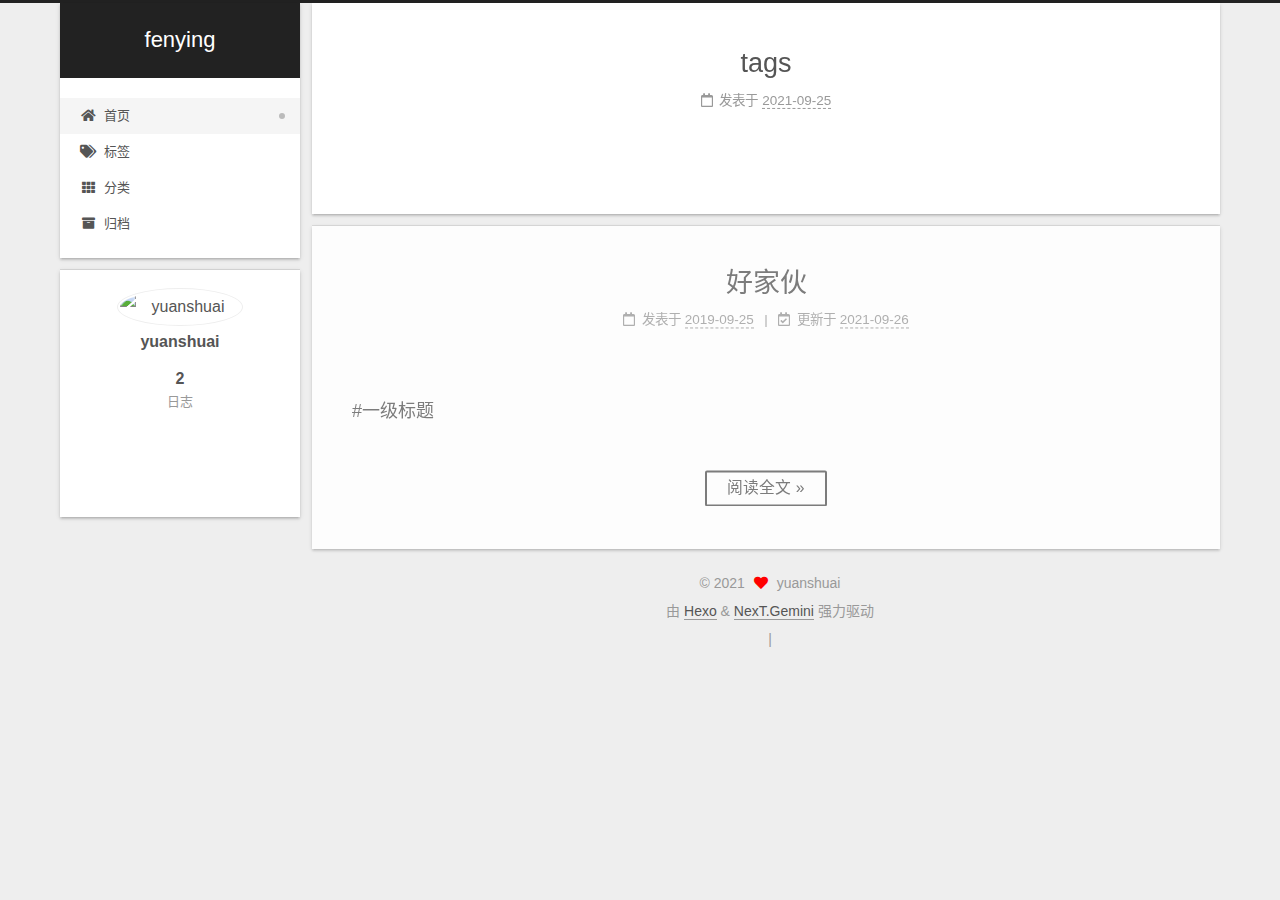
==== index.html @ 1e7aecbc "Site updated: 2021-09-26 10:17:41" ====
<!DOCTYPE html>
<html lang="zh-CN">
<head>
  <meta charset="UTF-8">
<meta name="viewport" content="width=device-width, initial-scale=1, maximum-scale=2">
<meta name="theme-color" content="#222">
<meta name="generator" content="Hexo 5.4.0">
  <link rel="apple-touch-icon" sizes="180x180" href="/images/apple-touch-icon-next.png">
  <link rel="icon" type="image/png" sizes="32x32" href="/images/favicon-32x32-next.png">
  <link rel="icon" type="image/png" sizes="16x16" href="/images/favicon-16x16-next.png">
  <link rel="mask-icon" href="/images/logo.svg" color="#222">

<link rel="stylesheet" href="/css/main.css">


<link rel="stylesheet" href="/lib/font-awesome/css/all.min.css">

<script id="hexo-configurations">
    var NexT = window.NexT || {};
    var CONFIG = {"hostname":"example.com","root":"/","scheme":"Gemini","version":"7.8.0","exturl":false,"sidebar":{"position":"left","display":"post","padding":18,"offset":12,"onmobile":false},"copycode":{"enable":false,"show_result":false,"style":null},"back2top":{"enable":true,"sidebar":false,"scrollpercent":false},"bookmark":{"enable":false,"color":"#222","save":"auto"},"fancybox":false,"mediumzoom":false,"lazyload":false,"pangu":false,"comments":{"style":"tabs","active":null,"storage":true,"lazyload":false,"nav":null},"algolia":{"hits":{"per_page":10},"labels":{"input_placeholder":"Search for Posts","hits_empty":"We didn't find any results for the search: ${query}","hits_stats":"${hits} results found in ${time} ms"}},"localsearch":{"enable":false,"trigger":"auto","top_n_per_article":1,"unescape":false,"preload":false},"motion":{"enable":true,"async":true,"transition":{"post_block":"fadeIn","post_header":"slideDownIn","post_body":"slideDownIn","coll_header":"slideLeftIn","sidebar":"slideUpIn"}}};
  </script>

  <meta property="og:type" content="website">
<meta property="og:title" content="fenying">
<meta property="og:url" content="http://example.com/index.html">
<meta property="og:site_name" content="fenying">
<meta property="og:locale" content="zh_CN">
<meta property="article:author" content="yuanshuai">
<meta name="twitter:card" content="summary">

<link rel="canonical" href="http://example.com/">


<script id="page-configurations">
  // https://hexo.io/docs/variables.html
  CONFIG.page = {
    sidebar: "",
    isHome : true,
    isPost : false,
    lang   : 'zh-CN'
  };
</script>

  <title>fenying</title>
  






  <noscript>
  <style>
  .use-motion .brand,
  .use-motion .menu-item,
  .sidebar-inner,
  .use-motion .post-block,
  .use-motion .pagination,
  .use-motion .comments,
  .use-motion .post-header,
  .use-motion .post-body,
  .use-motion .collection-header { opacity: initial; }

  .use-motion .site-title,
  .use-motion .site-subtitle {
    opacity: initial;
    top: initial;
  }

  .use-motion .logo-line-before i { left: initial; }
  .use-motion .logo-line-after i { right: initial; }
  </style>
</noscript>

</head>

<body itemscope itemtype="http://schema.org/WebPage">
  <div class="container use-motion">
    <div class="headband"></div>

    <header class="header" itemscope itemtype="http://schema.org/WPHeader">
      <div class="header-inner"><div class="site-brand-container">
  <div class="site-nav-toggle">
    <div class="toggle" aria-label="切换导航栏">
      <span class="toggle-line toggle-line-first"></span>
      <span class="toggle-line toggle-line-middle"></span>
      <span class="toggle-line toggle-line-last"></span>
    </div>
  </div>

  <div class="site-meta">

    <a href="/" class="brand" rel="start">
      <span class="logo-line-before"><i></i></span>
      <h1 class="site-title">fenying</h1>
      <span class="logo-line-after"><i></i></span>
    </a>
  </div>

  <div class="site-nav-right">
    <div class="toggle popup-trigger">
    </div>
  </div>
</div>




<nav class="site-nav">
  <ul id="menu" class="main-menu menu">
        <li class="menu-item menu-item-home">

    <a href="/" rel="section"><i class="fa fa-home fa-fw"></i>首页</a>

  </li>
        <li class="menu-item menu-item-tags">

    <a href="/tags/" rel="section"><i class="fa fa-tags fa-fw"></i>标签</a>

  </li>
        <li class="menu-item menu-item-categories">

    <a href="/categories/" rel="section"><i class="fa fa-th fa-fw"></i>分类</a>

  </li>
        <li class="menu-item menu-item-archives">

    <a href="/archives/" rel="section"><i class="fa fa-archive fa-fw"></i>归档</a>

  </li>
  </ul>
</nav>




</div>
    </header>

    
  <div class="back-to-top">
    <i class="fa fa-arrow-up"></i>
    <span>0%</span>
  </div>


    <main class="main">
      <div class="main-inner">
        <div class="content-wrap">
          

          <div class="content index posts-expand">
            
      
  
  
  <article itemscope itemtype="http://schema.org/Article" class="post-block" lang="zh-CN">
    <link itemprop="mainEntityOfPage" href="http://example.com/2021/09/25/tags/">

    <span hidden itemprop="author" itemscope itemtype="http://schema.org/Person">
      <meta itemprop="image" content="https://jeshoots.com/wp-content/uploads/2020/11/IMG_4641-1024x683.jpg">
      <meta itemprop="name" content="yuanshuai">
      <meta itemprop="description" content="">
    </span>

    <span hidden itemprop="publisher" itemscope itemtype="http://schema.org/Organization">
      <meta itemprop="name" content="fenying">
    </span>
      <header class="post-header">
        <h2 class="post-title" itemprop="name headline">
          
            <a href="/2021/09/25/tags/" class="post-title-link" itemprop="url">tags</a>
        </h2>

        <div class="post-meta">
            <span class="post-meta-item">
              <span class="post-meta-item-icon">
                <i class="far fa-calendar"></i>
              </span>
              <span class="post-meta-item-text">发表于</span>

              <time title="创建时间：2021-09-25 21:01:33" itemprop="dateCreated datePublished" datetime="2021-09-25T21:01:33+08:00">2021-09-25</time>
            </span>

          

        </div>
      </header>

    
    
    
    <div class="post-body" itemprop="articleBody">

      
          
      
    </div>

    
    
    
      <footer class="post-footer">
        <div class="post-eof"></div>
      </footer>
  </article>
  
  
  

      
  
  
  <article itemscope itemtype="http://schema.org/Article" class="post-block" lang="zh-CN">
    <link itemprop="mainEntityOfPage" href="http://example.com/2019/09/25/%E5%A5%BD%E5%AE%B6%E4%BC%99/">

    <span hidden itemprop="author" itemscope itemtype="http://schema.org/Person">
      <meta itemprop="image" content="https://jeshoots.com/wp-content/uploads/2020/11/IMG_4641-1024x683.jpg">
      <meta itemprop="name" content="yuanshuai">
      <meta itemprop="description" content="">
    </span>

    <span hidden itemprop="publisher" itemscope itemtype="http://schema.org/Organization">
      <meta itemprop="name" content="fenying">
    </span>
      <header class="post-header">
        <h2 class="post-title" itemprop="name headline">
          
            <a href="/2019/09/25/%E5%A5%BD%E5%AE%B6%E4%BC%99/" class="post-title-link" itemprop="url">好家伙</a>
        </h2>

        <div class="post-meta">
            <span class="post-meta-item">
              <span class="post-meta-item-icon">
                <i class="far fa-calendar"></i>
              </span>
              <span class="post-meta-item-text">发表于</span>

              <time title="创建时间：2019-09-25 21:54:56" itemprop="dateCreated datePublished" datetime="2019-09-25T21:54:56+08:00">2019-09-25</time>
            </span>
              <span class="post-meta-item">
                <span class="post-meta-item-icon">
                  <i class="far fa-calendar-check"></i>
                </span>
                <span class="post-meta-item-text">更新于</span>
                <time title="修改时间：2021-09-26 09:16:20" itemprop="dateModified" datetime="2021-09-26T09:16:20+08:00">2021-09-26</time>
              </span>

          

        </div>
      </header>

    
    
    
    <div class="post-body" itemprop="articleBody">

      
          <p>#一级标题</p>
          <!--noindex-->
            <div class="post-button">
              <a class="btn" href="/2019/09/25/%E5%A5%BD%E5%AE%B6%E4%BC%99/#more" rel="contents">
                阅读全文 &raquo;
              </a>
            </div>
          <!--/noindex-->
        
      
    </div>

    
    
    
      <footer class="post-footer">
        <div class="post-eof"></div>
      </footer>
  </article>
  
  
  


  



          </div>
          

<script>
  window.addEventListener('tabs:register', () => {
    let { activeClass } = CONFIG.comments;
    if (CONFIG.comments.storage) {
      activeClass = localStorage.getItem('comments_active') || activeClass;
    }
    if (activeClass) {
      let activeTab = document.querySelector(`a[href="#comment-${activeClass}"]`);
      if (activeTab) {
        activeTab.click();
      }
    }
  });
  if (CONFIG.comments.storage) {
    window.addEventListener('tabs:click', event => {
      if (!event.target.matches('.tabs-comment .tab-content .tab-pane')) return;
      let commentClass = event.target.classList[1];
      localStorage.setItem('comments_active', commentClass);
    });
  }
</script>

        </div>
          
  
  <div class="toggle sidebar-toggle">
    <span class="toggle-line toggle-line-first"></span>
    <span class="toggle-line toggle-line-middle"></span>
    <span class="toggle-line toggle-line-last"></span>
  </div>

  <aside class="sidebar">
    <div class="sidebar-inner">

      <ul class="sidebar-nav motion-element">
        <li class="sidebar-nav-toc">
          文章目录
        </li>
        <li class="sidebar-nav-overview">
          站点概览
        </li>
      </ul>

      <!--noindex-->
      <div class="post-toc-wrap sidebar-panel">
      </div>
      <!--/noindex-->

      <div class="site-overview-wrap sidebar-panel">
        <div class="site-author motion-element" itemprop="author" itemscope itemtype="http://schema.org/Person">
    <img class="site-author-image" itemprop="image" alt="yuanshuai"
      src="https://jeshoots.com/wp-content/uploads/2020/11/IMG_4641-1024x683.jpg">
  <p class="site-author-name" itemprop="name">yuanshuai</p>
  <div class="site-description" itemprop="description"></div>
</div>
<div class="site-state-wrap motion-element">
  <nav class="site-state">
      <div class="site-state-item site-state-posts">
          <a href="/archives/">
        
          <span class="site-state-item-count">2</span>
          <span class="site-state-item-name">日志</span>
        </a>
      </div>
  </nav>
</div>



      </div>
<iframe frameborder="no" border="0" marginwidth="0" marginheight="0" width=330 height=86 src="//music.163.com/outchain/player?type=2&id=1880886636&auto=1&height=66"></iframe>
    </div>
  </aside>
  <div id="sidebar-dimmer"></div>


      </div>
    </main>

    <footer class="footer">
      <div class="footer-inner">
        

        

<div class="copyright">
  
  &copy; 
  <span itemprop="copyrightYear">2021</span>
  <span class="with-love">
    <i class="fa fa-heart"></i>
  </span>
  <span class="author" itemprop="copyrightHolder">yuanshuai</span>
</div>
  <div class="powered-by">由 <a href="https://hexo.io/" class="theme-link" rel="noopener" target="_blank">Hexo</a> & <a href="https://theme-next.org/" class="theme-link" rel="noopener" target="_blank">NexT.Gemini</a> 强力驱动
  </div>

        
<div class="busuanzi-count">
  <script async src="https://busuanzi.ibruce.info/busuanzi/2.3/busuanzi.pure.mini.js"></script>
    <span class="post-meta-item" id="busuanzi_container_site_uv" style="display: none;">
      <span class="post-meta-item-icon">
        <i class="user"></i>
      </span>
      <span class="site-uv" title="总访客量">
        <span id="busuanzi_value_site_uv"></span>
      </span>
    </span>
    <span class="post-meta-divider">|</span>
    <span class="post-meta-item" id="busuanzi_container_site_pv" style="display: none;">
      <span class="post-meta-item-icon">
        <i class="eye"></i>
      </span>
      <span class="site-pv" title="总访问量">
        <span id="busuanzi_value_site_pv"></span>
      </span>
    </span>
</div>








      </div>
    </footer>
  </div>

  
  <script src="/lib/anime.min.js"></script>
  <script src="/lib/velocity/velocity.min.js"></script>
  <script src="/lib/velocity/velocity.ui.min.js"></script>

<script src="/js/utils.js"></script>

<script src="/js/motion.js"></script>


<script src="/js/schemes/pisces.js"></script>


<script src="/js/next-boot.js"></script>


  <script defer src="/lib/three/three.min.js"></script>


  















  

  

  <!-- 引入jQuery -->
<script type="text/javascript" src="//libs.baidu.com/jquery/1.8.3/jquery.min.js"></script>
  <!-- 页面点击小红心 -->
<script type="text/javascript" src="/js/clicklove.js"></script>
<!-- 雪花特效2 -->
<script type="text/javascript" src="/js/snow2.js"></script>
</body>
</html>
---- css/main.css ----
:root {
  --body-bg-color: #eee;
  --content-bg-color: #fff;
  --card-bg-color: #f5f5f5;
  --text-color: #555;
  --blockquote-color: #666;
  --link-color: #555;
  --link-hover-color: #222;
  --brand-color: #fff;
  --brand-hover-color: #fff;
  --table-row-odd-bg-color: #f9f9f9;
  --table-row-hover-bg-color: #f5f5f5;
  --menu-item-bg-color: #f5f5f5;
  --btn-default-bg: #fff;
  --btn-default-color: #555;
  --btn-default-border-color: #555;
  --btn-default-hover-bg: #222;
  --btn-default-hover-color: #fff;
  --btn-default-hover-border-color: #222;
}
html {
  line-height: 1.15; /* 1 */
  -webkit-text-size-adjust: 100%; /* 2 */
}
body {
  margin: 0;
}
main {
  display: block;
}
h1 {
  font-size: 2em;
  margin: 0.67em 0;
}
hr {
  box-sizing: content-box; /* 1 */
  height: 0; /* 1 */
  overflow: visible; /* 2 */
}
pre {
  font-family: monospace, monospace; /* 1 */
  font-size: 1em; /* 2 */
}
a {
  background: transparent;
}
abbr[title] {
  border-bottom: none; /* 1 */
  text-decoration: underline; /* 2 */
  text-decoration: underline dotted; /* 2 */
}
b,
strong {
  font-weight: bolder;
}
code,
kbd,
samp {
  font-family: monospace, monospace; /* 1 */
  font-size: 1em; /* 2 */
}
small {
  font-size: 80%;
}
sub,
sup {
  font-size: 75%;
  line-height: 0;
  position: relative;
  vertical-align: baseline;
}
sub {
  bottom: -0.25em;
}
sup {
  top: -0.5em;
}
img {
  border-style: none;
}
button,
input,
optgroup,
select,
textarea {
  font-family: inherit; /* 1 */
  font-size: 100%; /* 1 */
  line-height: 1.15; /* 1 */
  margin: 0; /* 2 */
}
button,
input {
/* 1 */
  overflow: visible;
}
button,
select {
/* 1 */
  text-transform: none;
}
button,
[type='button'],
[type='reset'],
[type='submit'] {
  -webkit-appearance: button;
}
button::-moz-focus-inner,
[type='button']::-moz-focus-inner,
[type='reset']::-moz-focus-inner,
[type='submit']::-moz-focus-inner {
  border-style: none;
  padding: 0;
}
button:-moz-focusring,
[type='button']:-moz-focusring,
[type='reset']:-moz-focusring,
[type='submit']:-moz-focusring {
  outline: 1px dotted ButtonText;
}
fieldset {
  padding: 0.35em 0.75em 0.625em;
}
legend {
  box-sizing: border-box; /* 1 */
  color: inherit; /* 2 */
  display: table; /* 1 */
  max-width: 100%; /* 1 */
  padding: 0; /* 3 */
  white-space: normal; /* 1 */
}
progress {
  vertical-align: baseline;
}
textarea {
  overflow: auto;
}
[type='checkbox'],
[type='radio'] {
  box-sizing: border-box; /* 1 */
  padding: 0; /* 2 */
}
[type='number']::-webkit-inner-spin-button,
[type='number']::-webkit-outer-spin-button {
  height: auto;
}
[type='search'] {
  outline-offset: -2px; /* 2 */
  -webkit-appearance: textfield; /* 1 */
}
[type='search']::-webkit-search-decoration {
  -webkit-appearance: none;
}
::-webkit-file-upload-button {
  font: inherit; /* 2 */
  -webkit-appearance: button; /* 1 */
}
details {
  display: block;
}
summary {
  display: list-item;
}
template {
  display: none;
}
[hidden] {
  display: none;
}
::selection {
  background: #262a30;
  color: #eee;
}
html,
body {
  height: 100%;
}
body {
  background: var(--body-bg-color);
  color: var(--text-color);
  font-family: 'Lato', "PingFang SC", "Microsoft YaHei", sans-serif;
  font-size: 1em;
  line-height: 2;
}
@media (max-width: 991px) {
  body {
    padding-left: 0 !important;
    padding-right: 0 !important;
  }
}
h1,
h2,
h3,
h4,
h5,
h6 {
  font-family: 'Lato', "PingFang SC", "Microsoft YaHei", sans-serif;
  font-weight: bold;
  line-height: 1.5;
  margin: 20px 0 15px;
}
h1 {
  font-size: 1.5em;
}
h2 {
  font-size: 1.375em;
}
h3 {
  font-size: 1.25em;
}
h4 {
  font-size: 1.125em;
}
h5 {
  font-size: 1em;
}
h6 {
  font-size: 0.875em;
}
p {
  margin: 0 0 20px 0;
}
a,
span.exturl {
  border-bottom: 1px solid #999;
  color: var(--link-color);
  outline: 0;
  text-decoration: none;
  overflow-wrap: break-word;
  word-wrap: break-word;
  cursor: pointer;
}
a:hover,
span.exturl:hover {
  border-bottom-color: var(--link-hover-color);
  color: var(--link-hover-color);
}
iframe,
img,
video {
  display: block;
  margin-left: auto;
  margin-right: auto;
  max-width: 100%;
}
hr {
  background-image: repeating-linear-gradient(-45deg, #ddd, #ddd 4px, transparent 4px, transparent 8px);
  border: 0;
  height: 3px;
  margin: 40px 0;
}
blockquote {
  border-left: 4px solid #ddd;
  color: var(--blockquote-color);
  margin: 0;
  padding: 0 15px;
}
blockquote cite::before {
  content: '-';
  padding: 0 5px;
}
dt {
  font-weight: bold;
}
dd {
  margin: 0;
  padding: 0;
}
kbd {
  background-color: #f5f5f5;
  background-image: linear-gradient(#eee, #fff, #eee);
  border: 1px solid #ccc;
  border-radius: 0.2em;
  box-shadow: 0.1em 0.1em 0.2em rgba(0,0,0,0.1);
  color: #555;
  font-family: inherit;
  padding: 0.1em 0.3em;
  white-space: nowrap;
}
.table-container {
  overflow: auto;
}
table {
  border-collapse: collapse;
  border-spacing: 0;
  font-size: 0.875em;
  margin: 0 0 20px 0;
  width: 100%;
}
tbody tr:nth-of-type(odd) {
  background: var(--table-row-odd-bg-color);
}
tbody tr:hover {
  background: var(--table-row-hover-bg-color);
}
caption,
th,
td {
  font-weight: normal;
  padding: 8px;
  vertical-align: middle;
}
th,
td {
  border: 1px solid #ddd;
  border-bottom: 3px solid #ddd;
}
th {
  font-weight: 700;
  padding-bottom: 10px;
}
td {
  border-bottom-width: 1px;
}
.btn {
  background: var(--btn-default-bg);
  border: 2px solid var(--btn-default-border-color);
  border-radius: 2px;
  color: var(--btn-default-color);
  display: inline-block;
  font-size: 0.875em;
  line-height: 2;
  padding: 0 20px;
  text-decoration: none;
  transition-property: background-color;
  transition-delay: 0s;
  transition-duration: 0.2s;
  transition-timing-function: ease-in-out;
}
.btn:hover {
  background: var(--btn-default-hover-bg);
  border-color: var(--btn-default-hover-border-color);
  color: var(--btn-default-hover-color);
}
.btn + .btn {
  margin: 0 0 8px 8px;
}
.btn .fa-fw {
  text-align: left;
  width: 1.285714285714286em;
}
.toggle {
  line-height: 0;
}
.toggle .toggle-line {
  background: #fff;
  display: inline-block;
  height: 2px;
  left: 0;
  position: relative;
  top: 0;
  transition: all 0.4s;
  vertical-align: top;
  width: 100%;
}
.toggle .toggle-line:not(:first-child) {
  margin-top: 3px;
}
.toggle.toggle-arrow .toggle-line-first {
  left: 50%;
  top: 2px;
  transform: rotate(45deg);
  width: 50%;
}
.toggle.toggle-arrow .toggle-line-middle {
  left: 2px;
  width: 90%;
}
.toggle.toggle-arrow .toggle-line-last {
  left: 50%;
  top: -2px;
  transform: rotate(-45deg);
  width: 50%;
}
.toggle.toggle-close .toggle-line-first {
  transform: rotate(-45deg);
  top: 5px;
}
.toggle.toggle-close .toggle-line-middle {
  opacity: 0;
}
.toggle.toggle-close .toggle-line-last {
  transform: rotate(45deg);
  top: -5px;
}
.highlight,
pre {
  background: #f7f7f7;
  color: #4d4d4c;
  line-height: 1.6;
  margin: 0 auto 20px;
}
pre,
code {
  font-family: consolas, Menlo, monospace, "PingFang SC", "Microsoft YaHei";
}
code {
  background: #eee;
  border-radius: 3px;
  color: #555;
  padding: 2px 4px;
  overflow-wrap: break-word;
  word-wrap: break-word;
}
.highlight *::selection {
  background: #d6d6d6;
}
.highlight pre {
  border: 0;
  margin: 0;
  padding: 10px 0;
}
.highlight table {
  border: 0;
  margin: 0;
  width: auto;
}
.highlight td {
  border: 0;
  padding: 0;
}
.highlight figcaption {
  background: #eff2f3;
  color: #4d4d4c;
  display: flex;
  font-size: 0.875em;
  justify-content: space-between;
  line-height: 1.2;
  padding: 0.5em;
}
.highlight figcaption a {
  color: #4d4d4c;
}
.highlight figcaption a:hover {
  border-bottom-color: #4d4d4c;
}
.highlight .gutter {
  -moz-user-select: none;
  -ms-user-select: none;
  -webkit-user-select: none;
  user-select: none;
}
.highlight .gutter pre {
  background: #eff2f3;
  color: #869194;
  padding-left: 10px;
  padding-right: 10px;
  text-align: right;
}
.highlight .code pre {
  background: #f7f7f7;
  padding-left: 10px;
  width: 100%;
}
.gist table {
  width: auto;
}
.gist table td {
  border: 0;
}
pre {
  overflow: auto;
  padding: 10px;
}
pre code {
  background: none;
  color: #4d4d4c;
  font-size: 0.875em;
  padding: 0;
  text-shadow: none;
}
pre .deletion {
  background: #fdd;
}
pre .addition {
  background: #dfd;
}
pre .meta {
  color: #eab700;
  -moz-user-select: none;
  -ms-user-select: none;
  -webkit-user-select: none;
  user-select: none;
}
pre .comment {
  color: #8e908c;
}
pre .variable,
pre .attribute,
pre .tag,
pre .name,
pre .regexp,
pre .ruby .constant,
pre .xml .tag .title,
pre .xml .pi,
pre .xml .doctype,
pre .html .doctype,
pre .css .id,
pre .css .class,
pre .css .pseudo {
  color: #c82829;
}
pre .number,
pre .preprocessor,
pre .built_in,
pre .builtin-name,
pre .literal,
pre .params,
pre .constant,
pre .command {
  color: #f5871f;
}
pre .ruby .class .title,
pre .css .rules .attribute,
pre .string,
pre .symbol,
pre .value,
pre .inheritance,
pre .header,
pre .ruby .symbol,
pre .xml .cdata,
pre .special,
pre .formula {
  color: #718c00;
}
pre .title,
pre .css .hexcolor {
  color: #3e999f;
}
pre .function,
pre .python .decorator,
pre .python .title,
pre .ruby .function .title,
pre .ruby .title .keyword,
pre .perl .sub,
pre .javascript .title,
pre .coffeescript .title {
  color: #4271ae;
}
pre .keyword,
pre .javascript .function {
  color: #8959a8;
}
.blockquote-center {
  border-left: none;
  margin: 40px 0;
  padding: 0;
  position: relative;
  text-align: center;
}
.blockquote-center .fa {
  display: block;
  opacity: 0.6;
  position: absolute;
  width: 100%;
}
.blockquote-center .fa-quote-left {
  border-top: 1px solid #ccc;
  text-align: left;
  top: -20px;
}
.blockquote-center .fa-quote-right {
  border-bottom: 1px solid #ccc;
  text-align: right;
  bottom: -20px;
}
.blockquote-center p,
.blockquote-center div {
  text-align: center;
}
.post-body .group-picture img {
  margin: 0 auto;
  padding: 0 3px;
}
.group-picture-row {
  margin-bottom: 6px;
  overflow: hidden;
}
.group-picture-column {
  float: left;
  margin-bottom: 10px;
}
.post-body .label {
  color: #555;
  display: inline;
  padding: 0 2px;
}
.post-body .label.default {
  background: #f0f0f0;
}
.post-body .label.primary {
  background: #efe6f7;
}
.post-body .label.info {
  background: #e5f2f8;
}
.post-body .label.success {
  background: #e7f4e9;
}
.post-body .label.warning {
  background: #fcf6e1;
}
.post-body .label.danger {
  background: #fae8eb;
}
.post-body .tabs {
  margin-bottom: 20px;
}
.post-body .tabs,
.tabs-comment {
  display: block;
  padding-top: 10px;
  position: relative;
}
.post-body .tabs ul.nav-tabs,
.tabs-comment ul.nav-tabs {
  display: flex;
  flex-wrap: wrap;
  margin: 0;
  margin-bottom: -1px;
  padding: 0;
}
@media (max-width: 413px) {
  .post-body .tabs ul.nav-tabs,
  .tabs-comment ul.nav-tabs {
    display: block;
    margin-bottom: 5px;
  }
}
.post-body .tabs ul.nav-tabs li.tab,
.tabs-comment ul.nav-tabs li.tab {
  border-bottom: 1px solid #ddd;
  border-left: 1px solid transparent;
  border-right: 1px solid transparent;
  border-top: 3px solid transparent;
  flex-grow: 1;
  list-style-type: none;
  border-radius: 0 0 0 0;
}
@media (max-width: 413px) {
  .post-body .tabs ul.nav-tabs li.tab,
  .tabs-comment ul.nav-tabs li.tab {
    border-bottom: 1px solid transparent;
    border-left: 3px solid transparent;
    border-right: 1px solid transparent;
    border-top: 1px solid transparent;
  }
}
@media (max-width: 413px) {
  .post-body .tabs ul.nav-tabs li.tab,
  .tabs-comment ul.nav-tabs li.tab {
    border-radius: 0;
  }
}
.post-body .tabs ul.nav-tabs li.tab a,
.tabs-comment ul.nav-tabs li.tab a {
  border-bottom: initial;
  display: block;
  line-height: 1.8;
  outline: 0;
  padding: 0.25em 0.75em;
  text-align: center;
  transition-delay: 0s;
  transition-duration: 0.2s;
  transition-timing-function: ease-out;
}
.post-body .tabs ul.nav-tabs li.tab a i,
.tabs-comment ul.nav-tabs li.tab a i {
  width: 1.285714285714286em;
}
.post-body .tabs ul.nav-tabs li.tab.active,
.tabs-comment ul.nav-tabs li.tab.active {
  border-bottom: 1px solid transparent;
  border-left: 1px solid #ddd;
  border-right: 1px solid #ddd;
  border-top: 3px solid #fc6423;
}
@media (max-width: 413px) {
  .post-body .tabs ul.nav-tabs li.tab.active,
  .tabs-comment ul.nav-tabs li.tab.active {
    border-bottom: 1px solid #ddd;
    border-left: 3px solid #fc6423;
    border-right: 1px solid #ddd;
    border-top: 1px solid #ddd;
  }
}
.post-body .tabs ul.nav-tabs li.tab.active a,
.tabs-comment ul.nav-tabs li.tab.active a {
  color: var(--link-color);
  cursor: default;
}
.post-body .tabs .tab-content .tab-pane,
.tabs-comment .tab-content .tab-pane {
  border: 1px solid #ddd;
  border-top: 0;
  padding: 20px 20px 0 20px;
  border-radius: 0;
}
.post-body .tabs .tab-content .tab-pane:not(.active),
.tabs-comment .tab-content .tab-pane:not(.active) {
  display: none;
}
.post-body .tabs .tab-content .tab-pane.active,
.tabs-comment .tab-content .tab-pane.active {
  display: block;
}
.post-body .tabs .tab-content .tab-pane.active:nth-of-type(1),
.tabs-comment .tab-content .tab-pane.active:nth-of-type(1) {
  border-radius: 0 0 0 0;
}
@media (max-width: 413px) {
  .post-body .tabs .tab-content .tab-pane.active:nth-of-type(1),
  .tabs-comment .tab-content .tab-pane.active:nth-of-type(1) {
    border-radius: 0;
  }
}
.post-body .note {
  border-radius: 3px;
  margin-bottom: 20px;
  padding: 1em;
  position: relative;
  border: 1px solid #eee;
  border-left-width: 5px;
}
.post-body .note h2,
.post-body .note h3,
.post-body .note h4,
.post-body .note h5,
.post-body .note h6 {
  margin-top: 0;
  border-bottom: initial;
  margin-bottom: 0;
  padding-top: 0;
}
.post-body .note p:first-child,
.post-body .note ul:first-child,
.post-body .note ol:first-child,
.post-body .note table:first-child,
.post-body .note pre:first-child,
.post-body .note blockquote:first-child,
.post-body .note img:first-child {
  margin-top: 0;
}
.post-body .note p:last-child,
.post-body .note ul:last-child,
.post-body .note ol:last-child,
.post-body .note table:last-child,
.post-body .note pre:last-child,
.post-body .note blockquote:last-child,
.post-body .note img:last-child {
  margin-bottom: 0;
}
.post-body .note.default {
  border-left-color: #777;
}
.post-body .note.default h2,
.post-body .note.default h3,
.post-body .note.default h4,
.post-body .note.default h5,
.post-body .note.default h6 {
  color: #777;
}
.post-body .note.primary {
  border-left-color: #6f42c1;
}
.post-body .note.primary h2,
.post-body .note.primary h3,
.post-body .note.primary h4,
.post-body .note.primary h5,
.post-body .note.primary h6 {
  color: #6f42c1;
}
.post-body .note.info {
  border-left-color: #428bca;
}
.post-body .note.info h2,
.post-body .note.info h3,
.post-body .note.info h4,
.post-body .note.info h5,
.post-body .note.info h6 {
  color: #428bca;
}
.post-body .note.success {
  border-left-color: #5cb85c;
}
.post-body .note.success h2,
.post-body .note.success h3,
.post-body .note.success h4,
.post-body .note.success h5,
.post-body .note.success h6 {
  color: #5cb85c;
}
.post-body .note.warning {
  border-left-color: #f0ad4e;
}
.post-body .note.warning h2,
.post-body .note.warning h3,
.post-body .note.warning h4,
.post-body .note.warning h5,
.post-body .note.warning h6 {
  color: #f0ad4e;
}
.post-body .note.danger {
  border-left-color: #d9534f;
}
.post-body .note.danger h2,
.post-body .note.danger h3,
.post-body .note.danger h4,
.post-body .note.danger h5,
.post-body .note.danger h6 {
  color: #d9534f;
}
.pagination .prev,
.pagination .next,
.pagination .page-number,
.pagination .space {
  display: inline-block;
  margin: 0 10px;
  padding: 0 11px;
  position: relative;
  top: -1px;
}
@media (max-width: 767px) {
  .pagination .prev,
  .pagination .next,
  .pagination .page-number,
  .pagination .space {
    margin: 0 5px;
  }
}
.pagination {
  border-top: 1px solid #eee;
  margin: 120px 0 0;
  text-align: center;
}
.pagination .prev,
.pagination .next,
.pagination .page-number {
  border-bottom: 0;
  border-top: 1px solid #eee;
  transition-property: border-color;
  transition-delay: 0s;
  transition-duration: 0.2s;
  transition-timing-function: ease-in-out;
}
.pagination .prev:hover,
.pagination .next:hover,
.pagination .page-number:hover {
  border-top-color: #222;
}
.pagination .space {
  margin: 0;
  padding: 0;
}
.pagination .prev {
  margin-left: 0;
}
.pagination .next {
  margin-right: 0;
}
.pagination .page-number.current {
  background: #ccc;
  border-top-color: #ccc;
  color: #fff;
}
@media (max-width: 767px) {
  .pagination {
    border-top: none;
  }
  .pagination .prev,
  .pagination .next,
  .pagination .page-number {
    border-bottom: 1px solid #eee;
    border-top: 0;
    margin-bottom: 10px;
    padding: 0 10px;
  }
  .pagination .prev:hover,
  .pagination .next:hover,
  .pagination .page-number:hover {
    border-bottom-color: #222;
  }
}
.comments {
  margin-top: 60px;
  overflow: hidden;
}
.comment-button-group {
  display: flex;
  flex-wrap: wrap-reverse;
  justify-content: center;
  margin: 1em 0;
}
.comment-button-group .comment-button {
  margin: 0.1em 0.2em;
}
.comment-button-group .comment-button.active {
  background: var(--btn-default-hover-bg);
  border-color: var(--btn-default-hover-border-color);
  color: var(--btn-default-hover-color);
}
.comment-position {
  display: none;
}
.comment-position.active {
  display: block;
}
.tabs-comment {
  background: var(--content-bg-color);
  margin-top: 4em;
  padding-top: 0;
}
.tabs-comment .comments {
  border: 0;
  box-shadow: none;
  margin-top: 0;
  padding-top: 0;
}
.container {
  min-height: 100%;
  position: relative;
}
.main-inner {
  margin: 0 auto;
  width: calc(100% - 20px);
}
@media (min-width: 1200px) {
  .main-inner {
    width: 1160px;
  }
}
@media (min-width: 1600px) {
  .main-inner {
    width: 73%;
  }
}
@media (max-width: 767px) {
  .content-wrap {
    padding: 0 20px;
  }
}
.header {
  background: transparent;
}
.header-inner {
  margin: 0 auto;
  width: calc(100% - 20px);
}
@media (min-width: 1200px) {
  .header-inner {
    width: 1160px;
  }
}
@media (min-width: 1600px) {
  .header-inner {
    width: 73%;
  }
}
.site-brand-container {
  display: flex;
  flex-shrink: 0;
  padding: 0 10px;
}
.headband {
  background: #222;
  height: 3px;
}
.site-meta {
  flex-grow: 1;
  text-align: center;
}
@media (max-width: 767px) {
  .site-meta {
    text-align: center;
  }
}
.brand {
  border-bottom: none;
  color: var(--brand-color);
  display: inline-block;
  line-height: 1.375em;
  padding: 0 40px;
  position: relative;
}
.brand:hover {
  color: var(--brand-hover-color);
}
.site-title {
  font-family: 'Lato', "PingFang SC", "Microsoft YaHei", sans-serif;
  font-size: 1.375em;
  font-weight: normal;
  margin: 0;
}
.site-subtitle {
  color: #ddd;
  font-size: 0.8125em;
  margin: 10px 0;
}
.use-motion .brand {
  opacity: 0;
}
.use-motion .site-title,
.use-motion .site-subtitle,
.use-motion .custom-logo-image {
  opacity: 0;
  position: relative;
  top: -10px;
}
.site-nav-toggle,
.site-nav-right {
  display: none;
}
@media (max-width: 767px) {
  .site-nav-toggle,
  .site-nav-right {
    display: flex;
    flex-direction: column;
    justify-content: center;
  }
}
.site-nav-toggle .toggle,
.site-nav-right .toggle {
  color: var(--text-color);
  padding: 10px;
  width: 22px;
}
.site-nav-toggle .toggle .toggle-line,
.site-nav-right .toggle .toggle-line {
  background: var(--text-color);
  border-radius: 1px;
}
.site-nav {
  display: block;
}
@media (max-width: 767px) {
  .site-nav {
    clear: both;
    display: none;
  }
}
.site-nav.site-nav-on {
  display: block;
}
.menu {
  margin-top: 20px;
  padding-left: 0;
  text-align: center;
}
.menu-item {
  display: inline-block;
  list-style: none;
  margin: 0 10px;
}
@media (max-width: 767px) {
  .menu-item {
    display: block;
    margin-top: 10px;
  }
  .menu-item.menu-item-search {
    display: none;
  }
}
.menu-item a,
.menu-item span.exturl {
  border-bottom: 0;
  display: block;
  font-size: 0.8125em;
  transition-property: border-color;
  transition-delay: 0s;
  transition-duration: 0.2s;
  transition-timing-function: ease-in-out;
}
@media (hover: none) {
  .menu-item a:hover,
  .menu-item span.exturl:hover {
    border-bottom-color: transparent !important;
  }
}
.menu-item .fa,
.menu-item .fab,
.menu-item .far,
.menu-item .fas {
  margin-right: 8px;
}
.menu-item .badge {
  display: inline-block;
  font-weight: bold;
  line-height: 1;
  margin-left: 0.35em;
  margin-top: 0.35em;
  text-align: center;
  white-space: nowrap;
}
@media (max-width: 767px) {
  .menu-item .badge {
    float: right;
    margin-left: 0;
  }
}
.menu-item-active a,
.menu .menu-item a:hover,
.menu .menu-item span.exturl:hover {
  background: var(--menu-item-bg-color);
}
.use-motion .menu-item {
  opacity: 0;
}
.sidebar {
  background: #222;
  bottom: 0;
  box-shadow: inset 0 2px 6px #000;
  position: fixed;
  top: 0;
}
@media (max-width: 991px) {
  .sidebar {
    display: none;
  }
}
.sidebar-inner {
  color: #999;
  padding: 18px 10px;
  text-align: center;
}
.cc-license {
  margin-top: 10px;
  text-align: center;
}
.cc-license .cc-opacity {
  border-bottom: none;
  opacity: 0.7;
}
.cc-license .cc-opacity:hover {
  opacity: 0.9;
}
.cc-license img {
  display: inline-block;
}
.site-author-image {
  border: 1px solid #eee;
  display: block;
  margin: 0 auto;
  max-width: 120px;
  padding: 2px;
  border-radius: 50%;
}
.site-author-image {
  transition: transform 1s ease-out;
}
.site-author-image:hover {
  transform: rotateZ(360deg);
}
.site-author-name {
  color: var(--text-color);
  font-weight: 600;
  margin: 0;
  text-align: center;
}
.site-description {
  color: #999;
  font-size: 0.8125em;
  margin-top: 0;
  text-align: center;
}
.links-of-author {
  margin-top: 15px;
}
.links-of-author a,
.links-of-author span.exturl {
  border-bottom-color: #555;
  display: inline-block;
  font-size: 0.8125em;
  margin-bottom: 10px;
  margin-right: 10px;
  vertical-align: middle;
  transition-delay: 0s;
  transition-duration: 0.2s;
  transition-timing-function: ease-in-out;
}
.links-of-author a::before,
.links-of-author span.exturl::before {
  background: #ff779e;
  border-radius: 50%;
  content: ' ';
  display: inline-block;
  height: 4px;
  margin-right: 3px;
  vertical-align: middle;
  width: 4px;
}
.sidebar-button {
  margin-top: 15px;
}
.sidebar-button a {
  border: 1px solid #fc6423;
  border-radius: 4px;
  color: #fc6423;
  display: inline-block;
  padding: 0 15px;
}
.sidebar-button a .fa,
.sidebar-button a .fab,
.sidebar-button a .far,
.sidebar-button a .fas {
  margin-right: 5px;
}
.sidebar-button a:hover {
  background: #fc6423;
  border: 1px solid #fc6423;
  color: #fff;
}
.sidebar-button a:hover .fa,
.sidebar-button a:hover .fab,
.sidebar-button a:hover .far,
.sidebar-button a:hover .fas {
  color: #fff;
}
.links-of-blogroll {
  font-size: 0.8125em;
  margin-top: 10px;
}
.links-of-blogroll-title {
  font-size: 0.875em;
  font-weight: 600;
  margin-top: 0;
}
.links-of-blogroll-list {
  list-style: none;
  margin: 0;
  padding: 0;
}
#sidebar-dimmer {
  display: none;
}
@media (max-width: 767px) {
  #sidebar-dimmer {
    background: #000;
    display: block;
    height: 100%;
    left: 100%;
    opacity: 0;
    position: fixed;
    top: 0;
    width: 100%;
    z-index: 1100;
  }
  .sidebar-active + #sidebar-dimmer {
    opacity: 0.7;
    transform: translateX(-100%);
    transition: opacity 0.5s;
  }
}
.sidebar-nav {
  margin: 0;
  padding-bottom: 20px;
  padding-left: 0;
}
.sidebar-nav li {
  border-bottom: 1px solid transparent;
  color: var(--text-color);
  cursor: pointer;
  display: inline-block;
  font-size: 0.875em;
}
.sidebar-nav li.sidebar-nav-overview {
  margin-left: 10px;
}
.sidebar-nav li:hover {
  color: #fc6423;
}
.sidebar-nav .sidebar-nav-active {
  border-bottom-color: #fc6423;
  color: #fc6423;
}
.sidebar-nav .sidebar-nav-active:hover {
  color: #fc6423;
}
.sidebar-panel {
  display: none;
  overflow-x: hidden;
  overflow-y: auto;
}
.sidebar-panel-active {
  display: block;
}
.sidebar-toggle {
  background: #222;
  bottom: 45px;
  cursor: pointer;
  height: 14px;
  left: 30px;
  padding: 5px;
  position: fixed;
  width: 14px;
  z-index: 1300;
}
@media (max-width: 991px) {
  .sidebar-toggle {
    left: 20px;
    opacity: 0.8;
    display: none;
  }
}
.sidebar-toggle:hover .toggle-line {
  background: #fc6423;
}
.post-toc {
  font-size: 0.875em;
}
.post-toc ol {
  list-style: none;
  margin: 0;
  padding: 0 2px 5px 10px;
  text-align: left;
}
.post-toc ol > ol {
  padding-left: 0;
}
.post-toc ol a {
  transition-property: all;
  transition-delay: 0s;
  transition-duration: 0.2s;
  transition-timing-function: ease-in-out;
}
.post-toc .nav-item {
  line-height: 1.8;
  overflow: hidden;
  text-overflow: ellipsis;
  white-space: nowrap;
}
.post-toc .nav .nav-child {
  display: none;
}
.post-toc .nav .active > .nav-child {
  display: block;
}
.post-toc .nav .active-current > .nav-child {
  display: block;
}
.post-toc .nav .active-current > .nav-child > .nav-item {
  display: block;
}
.post-toc .nav .active > a {
  border-bottom-color: #fc6423;
  color: #fc6423;
}
.post-toc .nav .active-current > a {
  color: #fc6423;
}
.post-toc .nav .active-current > a:hover {
  color: #fc6423;
}
.site-state {
  display: flex;
  justify-content: center;
  line-height: 1.4;
  margin-top: 10px;
  overflow: hidden;
  text-align: center;
  white-space: nowrap;
}
.site-state-item {
  padding: 0 15px;
}
.site-state-item:not(:first-child) {
  border-left: 1px solid #eee;
}
.site-state-item a {
  border-bottom: none;
}
.site-state-item-count {
  display: block;
  font-size: 1em;
  font-weight: 600;
  text-align: center;
}
.site-state-item-name {
  color: #999;
  font-size: 0.8125em;
}
.footer {
  color: #999;
  font-size: 0.875em;
  padding: 20px 0;
}
.footer.footer-fixed {
  bottom: 0;
  left: 0;
  position: absolute;
  right: 0;
}
.footer-inner {
  box-sizing: border-box;
  margin: 0 auto;
  text-align: center;
  width: calc(100% - 20px);
}
@media (min-width: 1200px) {
  .footer-inner {
    width: 1160px;
  }
}
@media (min-width: 1600px) {
  .footer-inner {
    width: 73%;
  }
}
.languages {
  display: inline-block;
  font-size: 1.125em;
  position: relative;
}
.languages .lang-select-label span {
  margin: 0 0.5em;
}
.languages .lang-select {
  height: 100%;
  left: 0;
  opacity: 0;
  position: absolute;
  top: 0;
  width: 100%;
}
.with-love {
  color: #ff0000;
  display: inline-block;
  margin: 0 5px;
}
.powered-by,
.theme-info {
  display: inline-block;
}
@-moz-keyframes iconAnimate {
  0%, 100% {
    transform: scale(1);
  }
  10%, 30% {
    transform: scale(0.9);
  }
  20%, 40%, 60%, 80% {
    transform: scale(1.1);
  }
  50%, 70% {
    transform: scale(1.1);
  }
}
@-webkit-keyframes iconAnimate {
  0%, 100% {
    transform: scale(1);
  }
  10%, 30% {
    transform: scale(0.9);
  }
  20%, 40%, 60%, 80% {
    transform: scale(1.1);
  }
  50%, 70% {
    transform: scale(1.1);
  }
}
@-o-keyframes iconAnimate {
  0%, 100% {
    transform: scale(1);
  }
  10%, 30% {
    transform: scale(0.9);
  }
  20%, 40%, 60%, 80% {
    transform: scale(1.1);
  }
  50%, 70% {
    transform: scale(1.1);
  }
}
@keyframes iconAnimate {
  0%, 100% {
    transform: scale(1);
  }
  10%, 30% {
    transform: scale(0.9);
  }
  20%, 40%, 60%, 80% {
    transform: scale(1.1);
  }
  50%, 70% {
    transform: scale(1.1);
  }
}
.back-to-top {
  font-size: 12px;
  text-align: center;
  transition-delay: 0s;
  transition-duration: 0.2s;
  transition-timing-function: ease-in-out;
}
.back-to-top {
  background: #222;
  bottom: -100px;
  box-sizing: border-box;
  color: #fff;
  cursor: pointer;
  left: 30px;
  opacity: 0.6;
  padding: 0 6px;
  position: fixed;
  transition-property: bottom;
  z-index: 1300;
  width: 24px;
}
.back-to-top span {
  display: none;
}
.back-to-top:hover {
  color: #fc6423;
}
.back-to-top.back-to-top-on {
  bottom: 30px;
}
@media (max-width: 991px) {
  .back-to-top {
    left: 20px;
    opacity: 0.8;
  }
}
.post-body {
  font-family: 'Lato', "PingFang SC", "Microsoft YaHei", sans-serif;
  overflow-wrap: break-word;
  word-wrap: break-word;
}
@media (min-width: 1200px) {
  .post-body {
    font-size: 1.125em;
  }
}
.post-body .exturl .fa {
  font-size: 0.875em;
  margin-left: 4px;
}
.post-body .image-caption,
.post-body .figure .caption {
  color: #999;
  font-size: 0.875em;
  font-weight: bold;
  line-height: 1;
  margin: -20px auto 15px;
  text-align: center;
}
.post-sticky-flag {
  display: inline-block;
  transform: rotate(30deg);
}
.post-button {
  margin-top: 40px;
  text-align: center;
}
.use-motion .post-block,
.use-motion .pagination,
.use-motion .comments {
  opacity: 0;
}
.use-motion .post-header {
  opacity: 0;
}
.use-motion .post-body {
  opacity: 0;
}
.use-motion .collection-header {
  opacity: 0;
}
.posts-collapse {
  margin-left: 35px;
  position: relative;
}
@media (max-width: 767px) {
  .posts-collapse {
    margin-left: 0px;
    margin-right: 0px;
  }
}
.posts-collapse .collection-title {
  font-size: 1.125em;
  position: relative;
}
.posts-collapse .collection-title::before {
  background: #999;
  border: 1px solid #fff;
  border-radius: 50%;
  content: ' ';
  height: 10px;
  left: 0;
  margin-left: -6px;
  margin-top: -4px;
  position: absolute;
  top: 50%;
  width: 10px;
}
.posts-collapse .collection-year {
  font-size: 1.5em;
  font-weight: bold;
  margin: 60px 0;
  position: relative;
}
.posts-collapse .collection-year::before {
  background: #bbb;
  border-radius: 50%;
  content: ' ';
  height: 8px;
  left: 0;
  margin-left: -4px;
  margin-top: -4px;
  position: absolute;
  top: 50%;
  width: 8px;
}
.posts-collapse .collection-header {
  display: block;
  margin: 0 0 0 20px;
}
.posts-collapse .collection-header small {
  color: #bbb;
  margin-left: 5px;
}
.posts-collapse .post-header {
  border-bottom: 1px dashed #ccc;
  margin: 30px 0;
  padding-left: 15px;
  position: relative;
  transition-property: border;
  transition-delay: 0s;
  transition-duration: 0.2s;
  transition-timing-function: ease-in-out;
}
.posts-collapse .post-header::before {
  background: #bbb;
  border: 1px solid #fff;
  border-radius: 50%;
  content: ' ';
  height: 6px;
  left: 0;
  margin-left: -4px;
  position: absolute;
  top: 0.75em;
  transition-property: background;
  width: 6px;
  transition-delay: 0s;
  transition-duration: 0.2s;
  transition-timing-function: ease-in-out;
}
.posts-collapse .post-header:hover {
  border-bottom-color: #666;
}
.posts-collapse .post-header:hover::before {
  background: #222;
}
.posts-collapse .post-meta {
  display: inline;
  font-size: 0.75em;
  margin-right: 10px;
}
.posts-collapse .post-title {
  display: inline;
}
.posts-collapse .post-title a,
.posts-collapse .post-title span.exturl {
  border-bottom: none;
  color: var(--link-color);
}
.posts-collapse .post-title .fa-external-link-alt {
  font-size: 0.875em;
  margin-left: 5px;
}
.posts-collapse::before {
  background: #f5f5f5;
  content: ' ';
  height: 100%;
  left: 0;
  margin-left: -2px;
  position: absolute;
  top: 1.25em;
  width: 4px;
}
.post-eof {
  background: #ccc;
  height: 1px;
  margin: 80px auto 60px;
  text-align: center;
  width: 8%;
}
.post-block:last-of-type .post-eof {
  display: none;
}
.content {
  padding-top: 40px;
}
@media (min-width: 992px) {
  .post-body {
    text-align: justify;
  }
}
@media (max-width: 991px) {
  .post-body {
    text-align: justify;
  }
}
.post-body h1,
.post-body h2,
.post-body h3,
.post-body h4,
.post-body h5,
.post-body h6 {
  padding-top: 10px;
}
.post-body h1 .header-anchor,
.post-body h2 .header-anchor,
.post-body h3 .header-anchor,
.post-body h4 .header-anchor,
.post-body h5 .header-anchor,
.post-body h6 .header-anchor {
  border-bottom-style: none;
  color: #ccc;
  float: right;
  margin-left: 10px;
  visibility: hidden;
}
.post-body h1 .header-anchor:hover,
.post-body h2 .header-anchor:hover,
.post-body h3 .header-anchor:hover,
.post-body h4 .header-anchor:hover,
.post-body h5 .header-anchor:hover,
.post-body h6 .header-anchor:hover {
  color: inherit;
}
.post-body h1:hover .header-anchor,
.post-body h2:hover .header-anchor,
.post-body h3:hover .header-anchor,
.post-body h4:hover .header-anchor,
.post-body h5:hover .header-anchor,
.post-body h6:hover .header-anchor {
  visibility: visible;
}
.post-body iframe,
.post-body img,
.post-body video {
  margin-bottom: 20px;
}
.post-body .video-container {
  height: 0;
  margin-bottom: 20px;
  overflow: hidden;
  padding-top: 75%;
  position: relative;
  width: 100%;
}
.post-body .video-container iframe,
.post-body .video-container object,
.post-body .video-container embed {
  height: 100%;
  left: 0;
  margin: 0;
  position: absolute;
  top: 0;
  width: 100%;
}
.post-gallery {
  align-items: center;
  display: grid;
  grid-gap: 10px;
  grid-template-columns: 1fr 1fr 1fr;
  margin-bottom: 20px;
}
@media (max-width: 767px) {
  .post-gallery {
    grid-template-columns: 1fr 1fr;
  }
}
.post-gallery a {
  border: 0;
}
.post-gallery img {
  margin: 0;
}
.posts-expand .post-header {
  font-size: 1.125em;
}
.posts-expand .post-title {
  font-size: 1.5em;
  font-weight: normal;
  margin: initial;
  text-align: center;
  overflow-wrap: break-word;
  word-wrap: break-word;
}
.posts-expand .post-title-link {
  border-bottom: none;
  color: var(--link-color);
  display: inline-block;
  position: relative;
  vertical-align: top;
}
.posts-expand .post-title-link::before {
  background: var(--link-color);
  bottom: 0;
  content: '';
  height: 2px;
  left: 0;
  position: absolute;
  transform: scaleX(0);
  visibility: hidden;
  width: 100%;
  transition-delay: 0s;
  transition-duration: 0.2s;
  transition-timing-function: ease-in-out;
}
.posts-expand .post-title-link:hover::before {
  transform: scaleX(1);
  visibility: visible;
}
.posts-expand .post-title-link .fa-external-link-alt {
  font-size: 0.875em;
  margin-left: 5px;
}
.posts-expand .post-meta {
  color: #999;
  font-family: 'Lato', "PingFang SC", "Microsoft YaHei", sans-serif;
  font-size: 0.75em;
  margin: 3px 0 60px 0;
  text-align: center;
}
.posts-expand .post-meta .post-description {
  font-size: 0.875em;
  margin-top: 2px;
}
.posts-expand .post-meta time {
  border-bottom: 1px dashed #999;
  cursor: pointer;
}
.post-meta .post-meta-item + .post-meta-item::before {
  content: '|';
  margin: 0 0.5em;
}
.post-meta-divider {
  margin: 0 0.5em;
}
.post-meta-item-icon {
  margin-right: 3px;
}
@media (max-width: 991px) {
  .post-meta-item-icon {
    display: inline-block;
  }
}
@media (max-width: 991px) {
  .post-meta-item-text {
    display: none;
  }
}
.post-nav {
  border-top: 1px solid #eee;
  display: flex;
  justify-content: space-between;
  margin-top: 15px;
  padding: 10px 5px 0;
}
.post-nav-item {
  flex: 1;
}
.post-nav-item a {
  border-bottom: none;
  display: block;
  font-size: 0.875em;
  line-height: 1.6;
  position: relative;
}
.post-nav-item a:active {
  top: 2px;
}
.post-nav-item .fa {
  font-size: 0.75em;
}
.post-nav-item:first-child {
  margin-right: 15px;
}
.post-nav-item:first-child .fa {
  margin-right: 5px;
}
.post-nav-item:last-child {
  margin-left: 15px;
  text-align: right;
}
.post-nav-item:last-child .fa {
  margin-left: 5px;
}
.rtl.post-body p,
.rtl.post-body a,
.rtl.post-body h1,
.rtl.post-body h2,
.rtl.post-body h3,
.rtl.post-body h4,
.rtl.post-body h5,
.rtl.post-body h6,
.rtl.post-body li,
.rtl.post-body ul,
.rtl.post-body ol {
  direction: rtl;
  font-family: UKIJ Ekran;
}
.rtl.post-title {
  font-family: UKIJ Ekran;
}
.post-tags {
  margin-top: 40px;
  text-align: center;
}
.post-tags a {
  display: inline-block;
  font-size: 0.8125em;
}
.post-tags a:not(:last-child) {
  margin-right: 10px;
}
.post-widgets {
  border-top: 1px solid #eee;
  margin-top: 15px;
  text-align: center;
}
.wp_rating {
  height: 20px;
  line-height: 20px;
  margin-top: 10px;
  padding-top: 6px;
  text-align: center;
}
.social-like {
  display: flex;
  font-size: 0.875em;
  justify-content: center;
  text-align: center;
}
.reward-container {
  margin: 20px auto;
  padding: 10px 0;
  text-align: center;
  width: 90%;
}
.reward-container button {
  background: transparent;
  border: 1px solid #fc6423;
  border-radius: 0;
  color: #fc6423;
  cursor: pointer;
  line-height: 2;
  outline: 0;
  padding: 0 15px;
  vertical-align: text-top;
}
.reward-container button:hover {
  background: #fc6423;
  border: 1px solid transparent;
  color: #fa9366;
}
#qr {
  padding-top: 20px;
}
#qr a {
  border: 0;
}
#qr img {
  display: inline-block;
  margin: 0.8em 2em 0 2em;
  max-width: 100%;
  width: 180px;
}
#qr p {
  text-align: center;
}
.post-body p a {
  color: #0593d3;
  border-bottom: none;
  border-bottom: 1px solid #0593d3;
}
.post-body p a:hover {
  color: #fc6423;
  border-bottom: none;
  border-bottom: 1px solid #fc6423;
}
.category-all-page .category-all-title {
  text-align: center;
}
.category-all-page .category-all {
  margin-top: 20px;
}
.category-all-page .category-list {
  list-style: none;
  margin: 0;
  padding: 0;
}
.category-all-page .category-list-item {
  margin: 5px 10px;
}
.category-all-page .category-list-count {
  color: #bbb;
}
.category-all-page .category-list-count::before {
  content: ' (';
  display: inline;
}
.category-all-page .category-list-count::after {
  content: ') ';
  display: inline;
}
.category-all-page .category-list-child {
  padding-left: 10px;
}
.event-list {
  padding: 0;
}
.event-list hr {
  background: #222;
  margin: 20px 0 45px 0;
}
.event-list hr::after {
  background: #222;
  color: #fff;
  content: 'NOW';
  display: inline-block;
  font-weight: bold;
  padding: 0 5px;
  text-align: right;
}
.event-list .event {
  background: #222;
  margin: 20px 0;
  min-height: 40px;
  padding: 15px 0 15px 10px;
}
.event-list .event .event-summary {
  color: #fff;
  margin: 0;
  padding-bottom: 3px;
}
.event-list .event .event-summary::before {
  animation: dot-flash 1s alternate infinite ease-in-out;
  color: #fff;
  content: '\f111';
  display: inline-block;
  font-size: 10px;
  margin-right: 25px;
  vertical-align: middle;
  font-family: 'Font Awesome 5 Free';
  font-weight: 900;
}
.event-list .event .event-relative-time {
  color: #bbb;
  display: inline-block;
  font-size: 12px;
  font-weight: normal;
  padding-left: 12px;
}
.event-list .event .event-details {
  color: #fff;
  display: block;
  line-height: 18px;
  margin-left: 56px;
  padding-bottom: 6px;
  padding-top: 3px;
  text-indent: -24px;
}
.event-list .event .event-details::before {
  color: #fff;
  display: inline-block;
  margin-right: 9px;
  text-align: center;
  text-indent: 0;
  width: 14px;
  font-family: 'Font Awesome 5 Free';
  font-weight: 900;
}
.event-list .event .event-details.event-location::before {
  content: '\f041';
}
.event-list .event .event-details.event-duration::before {
  content: '\f017';
}
.event-list .event-past {
  background: #f5f5f5;
}
.event-list .event-past .event-summary,
.event-list .event-past .event-details {
  color: #bbb;
  opacity: 0.9;
}
.event-list .event-past .event-summary::before,
.event-list .event-past .event-details::before {
  animation: none;
  color: #bbb;
}
@-moz-keyframes dot-flash {
  from {
    opacity: 1;
    transform: scale(1);
  }
  to {
    opacity: 0;
    transform: scale(0.8);
  }
}
@-webkit-keyframes dot-flash {
  from {
    opacity: 1;
    transform: scale(1);
  }
  to {
    opacity: 0;
    transform: scale(0.8);
  }
}
@-o-keyframes dot-flash {
  from {
    opacity: 1;
    transform: scale(1);
  }
  to {
    opacity: 0;
    transform: scale(0.8);
  }
}
@keyframes dot-flash {
  from {
    opacity: 1;
    transform: scale(1);
  }
  to {
    opacity: 0;
    transform: scale(0.8);
  }
}
ul.breadcrumb {
  font-size: 0.75em;
  list-style: none;
  margin: 1em 0;
  padding: 0 2em;
  text-align: center;
}
ul.breadcrumb li {
  display: inline;
}
ul.breadcrumb li + li::before {
  content: '/\00a0';
  font-weight: normal;
  padding: 0.5em;
}
ul.breadcrumb li + li:last-child {
  font-weight: bold;
}
.tag-cloud {
  text-align: center;
}
.tag-cloud a {
  display: inline-block;
  margin: 10px;
}
.tag-cloud a:hover {
  color: var(--link-hover-color) !important;
}
.header {
  margin: 0 auto;
  position: relative;
  width: calc(100% - 20px);
}
@media (min-width: 1200px) {
  .header {
    width: 1160px;
  }
}
@media (min-width: 1600px) {
  .header {
    width: 73%;
  }
}
@media (max-width: 991px) {
  .header {
    width: auto;
  }
}
.header-inner {
  background: var(--content-bg-color);
  border-radius: initial;
  box-shadow: 0 2px 2px 0 rgba(0,0,0,0.12), 0 3px 1px -2px rgba(0,0,0,0.06), 0 1px 5px 0 rgba(0,0,0,0.12);
  overflow: hidden;
  padding: 0;
  position: absolute;
  top: 0;
  width: 240px;
}
@media (min-width: 1200px) {
  .header-inner {
    width: 240px;
  }
}
@media (max-width: 991px) {
  .header-inner {
    border-radius: initial;
    position: relative;
    width: auto;
  }
}
.main-inner {
  align-items: flex-start;
  display: flex;
  justify-content: space-between;
  flex-direction: row-reverse;
}
@media (max-width: 991px) {
  .main-inner {
    width: auto;
  }
}
.content-wrap {
  background: var(--content-bg-color);
  border-radius: initial;
  box-shadow: 0 2px 2px 0 rgba(0,0,0,0.12), 0 3px 1px -2px rgba(0,0,0,0.06), 0 1px 5px 0 rgba(0,0,0,0.12);
  box-sizing: border-box;
  padding: 40px;
  width: calc(100% - 252px);
}
@media (max-width: 991px) {
  .content-wrap {
    border-radius: initial;
    padding: 20px;
    width: 100%;
  }
}
.footer-inner {
  padding-left: 260px;
}
.back-to-top {
  left: auto;
  right: 30px;
}
@media (max-width: 991px) {
  .back-to-top {
    right: 20px;
  }
}
@media (max-width: 991px) {
  .footer-inner {
    padding-left: 0;
    padding-right: 0;
    width: auto;
  }
}
.site-brand-container {
  background: #222;
}
@media (max-width: 991px) {
  .site-brand-container {
    box-shadow: 0 0 16px rgba(0,0,0,0.5);
  }
}
.site-meta {
  padding: 20px 0;
}
.brand {
  padding: 0;
}
.site-subtitle {
  margin: 10px 10px 0;
}
.custom-logo-image {
  margin-top: 20px;
}
@media (max-width: 991px) {
  .custom-logo-image {
    display: none;
  }
}
@media (min-width: 768px) and (max-width: 991px) {
  .site-nav-toggle,
  .site-nav-right {
    display: flex;
    flex-direction: column;
    justify-content: center;
  }
}
.site-nav-toggle .toggle,
.site-nav-right .toggle {
  color: #fff;
}
.site-nav-toggle .toggle .toggle-line,
.site-nav-right .toggle .toggle-line {
  background: #fff;
}
@media (min-width: 768px) and (max-width: 991px) {
  .site-nav {
    display: none;
  }
}
.menu .menu-item {
  display: block;
  margin: 0;
}
.menu .menu-item a,
.menu .menu-item span.exturl {
  padding: 5px 20px;
  position: relative;
  text-align: left;
  transition-property: background-color;
}
@media (max-width: 991px) {
  .menu .menu-item.menu-item-search {
    display: none;
  }
}
.menu .menu-item .badge {
  background: #ccc;
  border-radius: 10px;
  color: #fff;
  float: right;
  padding: 2px 5px;
  text-shadow: 1px 1px 0 rgba(0,0,0,0.1);
  vertical-align: middle;
}
.main-menu .menu-item-active a::after {
  background: #bbb;
  border-radius: 50%;
  content: ' ';
  height: 6px;
  margin-top: -3px;
  position: absolute;
  right: 15px;
  top: 50%;
  width: 6px;
}
.sub-menu {
  background: var(--content-bg-color);
  border-bottom: 1px solid #ddd;
  margin: 0;
  padding: 6px 0;
}
.sub-menu .menu-item {
  display: inline-block;
}
.sub-menu .menu-item a,
.sub-menu .menu-item span.exturl {
  background: transparent;
  margin: 5px 10px;
  padding: initial;
}
.sub-menu .menu-item a:hover,
.sub-menu .menu-item span.exturl:hover {
  background: transparent;
  color: #fc6423;
}
.sub-menu .menu-item-active a {
  border-bottom-color: #fc6423;
  color: #fc6423;
}
.sub-menu .menu-item-active a:hover {
  border-bottom-color: #fc6423;
}
.sidebar {
  background: var(--body-bg-color);
  box-shadow: none;
  margin-top: 100%;
  position: static;
  width: 240px;
}
@media (max-width: 991px) {
  .sidebar {
    display: none;
  }
}
.sidebar-toggle {
  display: none;
}
.sidebar-inner {
  background: var(--content-bg-color);
  border-radius: initial;
  box-shadow: 0 2px 2px 0 rgba(0,0,0,0.12), 0 3px 1px -2px rgba(0,0,0,0.06), 0 1px 5px 0 rgba(0,0,0,0.12), 0 -1px 0.5px 0 rgba(0,0,0,0.09);
  box-sizing: border-box;
  color: var(--text-color);
  width: 240px;
  opacity: 0;
}
.sidebar-inner.affix {
  position: fixed;
  top: 12px;
}
.sidebar-inner.affix-bottom {
  position: absolute;
}
.site-state-item {
  padding: 0 10px;
}
.sidebar-button {
  border-bottom: 1px dotted #ccc;
  border-top: 1px dotted #ccc;
  margin-top: 10px;
  text-align: center;
}
.sidebar-button a {
  border: 0;
  color: #fc6423;
  display: block;
}
.sidebar-button a:hover {
  background: none;
  border: 0;
  color: #e34603;
}
.sidebar-button a:hover .fa,
.sidebar-button a:hover .fab,
.sidebar-button a:hover .far,
.sidebar-button a:hover .fas {
  color: #e34603;
}
.links-of-author {
  display: flex;
  flex-wrap: wrap;
  margin-top: 10px;
  justify-content: center;
}
.links-of-author-item {
  margin: 5px 0 0;
  width: 50%;
}
.links-of-author-item a,
.links-of-author-item span.exturl {
  box-sizing: border-box;
  display: inline-block;
  margin-bottom: 0;
  margin-right: 0;
  max-width: 216px;
  overflow: hidden;
  padding: 0 5px;
  text-overflow: ellipsis;
  white-space: nowrap;
}
.links-of-author-item a,
.links-of-author-item span.exturl {
  border-bottom: none;
  display: block;
  text-decoration: none;
}
.links-of-author-item a::before,
.links-of-author-item span.exturl::before {
  display: none;
}
.links-of-author-item a:hover,
.links-of-author-item span.exturl:hover {
  background: var(--body-bg-color);
  border-radius: 4px;
}
.links-of-author-item .fa,
.links-of-author-item .fab,
.links-of-author-item .far,
.links-of-author-item .fas {
  margin-right: 2px;
}
.links-of-blogroll-item {
  padding: 0;
}
.content-wrap {
  background: initial;
  box-shadow: initial;
  padding: initial;
}
.post-block {
  background: var(--content-bg-color);
  border-radius: initial;
  box-shadow: 0 2px 2px 0 rgba(0,0,0,0.12), 0 3px 1px -2px rgba(0,0,0,0.06), 0 1px 5px 0 rgba(0,0,0,0.12);
  padding: 40px;
}
.post-block + .post-block {
  border-radius: initial;
  box-shadow: 0 2px 2px 0 rgba(0,0,0,0.12), 0 3px 1px -2px rgba(0,0,0,0.06), 0 1px 5px 0 rgba(0,0,0,0.12), 0 -1px 0.5px 0 rgba(0,0,0,0.09);
  margin-top: 12px;
}
.comments {
  background: var(--content-bg-color);
  border-radius: initial;
  box-shadow: 0 2px 2px 0 rgba(0,0,0,0.12), 0 3px 1px -2px rgba(0,0,0,0.06), 0 1px 5px 0 rgba(0,0,0,0.12), 0 -1px 0.5px 0 rgba(0,0,0,0.09);
  margin-top: 12px;
  padding: 40px;
}
.tabs-comment {
  margin-top: 1em;
}
.content {
  padding-top: initial;
}
.post-eof {
  display: none;
}
.pagination {
  background: var(--content-bg-color);
  border-radius: initial;
  border-top: initial;
  box-shadow: 0 2px 2px 0 rgba(0,0,0,0.12), 0 3px 1px -2px rgba(0,0,0,0.06), 0 1px 5px 0 rgba(0,0,0,0.12), 0 -1px 0.5px 0 rgba(0,0,0,0.09);
  margin: 12px 0 0;
  padding: 10px 0 10px;
}
.pagination .prev,
.pagination .next,
.pagination .page-number {
  margin-bottom: initial;
  top: initial;
}
.main {
  padding-bottom: initial;
}
.footer {
  bottom: auto;
}
.sub-menu {
  border-bottom: initial;
  box-shadow: 0 2px 2px 0 rgba(0,0,0,0.12), 0 3px 1px -2px rgba(0,0,0,0.06), 0 1px 5px 0 rgba(0,0,0,0.12);
}
.sub-menu + .content .post-block {
  box-shadow: 0 2px 2px 0 rgba(0,0,0,0.12), 0 3px 1px -2px rgba(0,0,0,0.06), 0 1px 5px 0 rgba(0,0,0,0.12), 0 -1px 0.5px 0 rgba(0,0,0,0.09);
  margin-top: 12px;
}
@media (min-width: 768px) and (max-width: 991px) {
  .sub-menu + .content .post-block {
    margin-top: 10px;
  }
}
@media (max-width: 767px) {
  .sub-menu + .content .post-block {
    margin-top: 8px;
  }
}
.post-body h1,
.post-body h2 {
  border-bottom: 1px solid #eee;
}
.post-body h3 {
  border-bottom: 1px dotted #eee;
}
@media (min-width: 768px) and (max-width: 991px) {
  .content-wrap {
    padding: 10px;
  }
  .posts-expand .post-button {
    margin-top: 20px;
  }
  .post-block {
    border-radius: initial;
    box-shadow: 0 2px 2px 0 rgba(0,0,0,0.12), 0 3px 1px -2px rgba(0,0,0,0.06), 0 1px 5px 0 rgba(0,0,0,0.12), 0 -1px 0.5px 0 rgba(0,0,0,0.09);
    padding: 20px;
  }
  .post-block + .post-block {
    margin-top: 10px;
  }
  .comments {
    margin-top: 10px;
    padding: 10px 20px;
  }
  .pagination {
    margin: 10px 0 0;
  }
}
@media (max-width: 767px) {
  .content-wrap {
    padding: 8px;
  }
  .posts-expand .post-button {
    margin: 12px 0;
  }
  .post-block {
    border-radius: initial;
    box-shadow: 0 2px 2px 0 rgba(0,0,0,0.12), 0 3px 1px -2px rgba(0,0,0,0.06), 0 1px 5px 0 rgba(0,0,0,0.12), 0 -1px 0.5px 0 rgba(0,0,0,0.09);
    min-height: auto;
    padding: 12px;
  }
  .post-block + .post-block {
    margin-top: 8px;
  }
  .comments {
    margin-top: 8px;
    padding: 10px 12px;
  }
  .pagination {
    margin: 8px 0 0;
  }
}
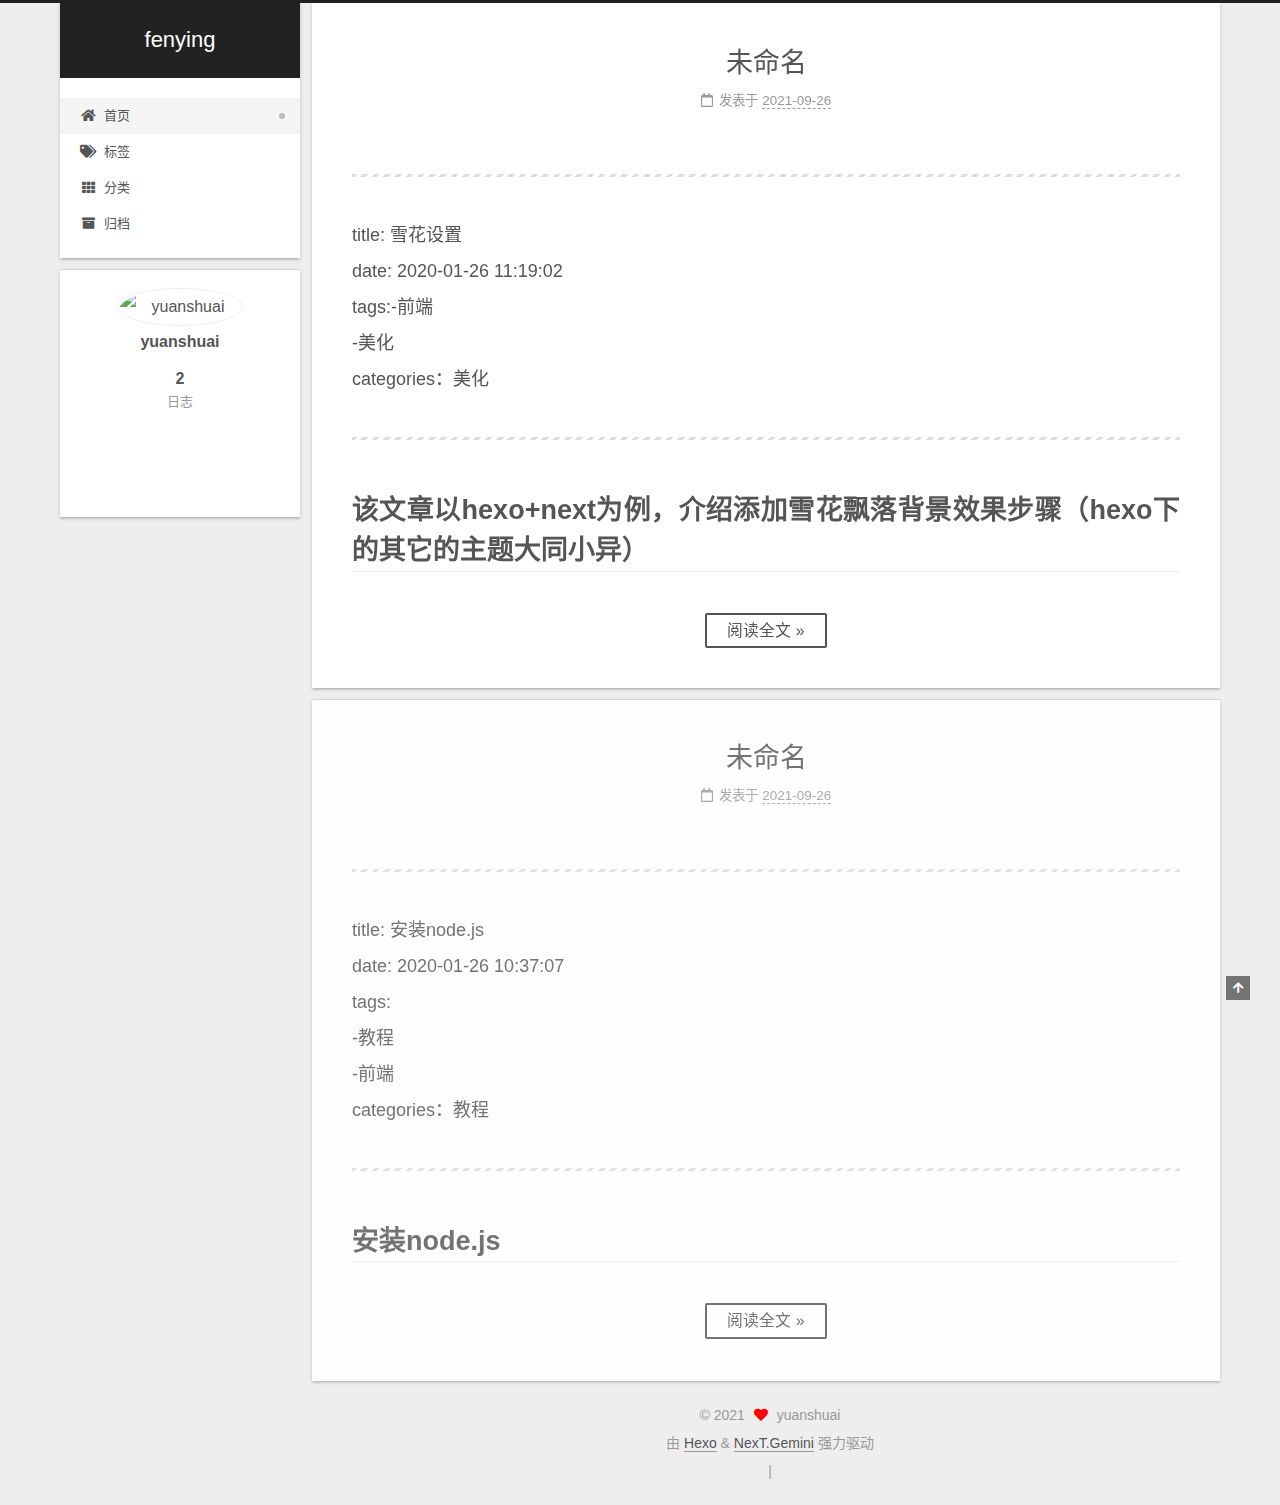
==== commit 2143538c: "Site updated: 2021-09-26 12:39:41" ====
--- a/index.html
+++ b/index.html
@@ -155,7 +155,7 @@
   
   
   <article itemscope itemtype="http://schema.org/Article" class="post-block" lang="zh-CN">
-    <link itemprop="mainEntityOfPage" href="http://example.com/2021/09/25/tags/">
+    <link itemprop="mainEntityOfPage" href="http://example.com/2021/09/26/%E9%9B%AA%E8%8A%B1%E8%AE%BE%E7%BD%AE/">
 
     <span hidden itemprop="author" itemscope itemtype="http://schema.org/Person">
       <meta itemprop="image" content="https://jeshoots.com/wp-content/uploads/2020/11/IMG_4641-1024x683.jpg">
@@ -169,7 +169,7 @@
       <header class="post-header">
         <h2 class="post-title" itemprop="name headline">
           
-            <a href="/2021/09/25/tags/" class="post-title-link" itemprop="url">tags</a>
+            <a href="/2021/09/26/%E9%9B%AA%E8%8A%B1%E8%AE%BE%E7%BD%AE/" class="post-title-link" itemprop="url">未命名</a>
         </h2>
 
         <div class="post-meta">
@@ -178,8 +178,9 @@
                 <i class="far fa-calendar"></i>
               </span>
               <span class="post-meta-item-text">发表于</span>
-
-              <time title="创建时间：2021-09-25 21:01:33" itemprop="dateCreated datePublished" datetime="2021-09-25T21:01:33+08:00">2021-09-25</time>
+              
+
+              <time title="创建时间：2021-09-26 11:19:02 / 修改时间：11:30:13" itemprop="dateCreated datePublished" datetime="2021-09-26T11:19:02+08:00">2021-09-26</time>
             </span>
 
           
@@ -193,7 +194,18 @@
     <div class="post-body" itemprop="articleBody">
 
       
-          
+          <hr>
+<p>title: 雪花设置<br>date: 2020-01-26 11:19:02<br>tags:-前端<br>    -美化<br>categories：美化</p>
+<hr>
+<h1 id="该文章以hexo-next为例，介绍添加雪花飘落背景效果步骤（hexo下的其它的主题大同小异）"><a href="#该文章以hexo-next为例，介绍添加雪花飘落背景效果步骤（hexo下的其它的主题大同小异）" class="headerlink" title="该文章以hexo+next为例，介绍添加雪花飘落背景效果步骤（hexo下的其它的主题大同小异）"></a>该文章以hexo+next为例，介绍添加雪花飘落背景效果步骤（hexo下的其它的主题大同小异）</h1>
+          <!--noindex-->
+            <div class="post-button">
+              <a class="btn" href="/2021/09/26/%E9%9B%AA%E8%8A%B1%E8%AE%BE%E7%BD%AE/#more" rel="contents">
+                阅读全文 &raquo;
+              </a>
+            </div>
+          <!--/noindex-->
+        
       
     </div>
 
@@ -212,7 +224,7 @@
   
   
   <article itemscope itemtype="http://schema.org/Article" class="post-block" lang="zh-CN">
-    <link itemprop="mainEntityOfPage" href="http://example.com/2019/09/25/%E5%A5%BD%E5%AE%B6%E4%BC%99/">
+    <link itemprop="mainEntityOfPage" href="http://example.com/2021/09/26/node-js%E5%AE%89%E8%A3%85/">
 
     <span hidden itemprop="author" itemscope itemtype="http://schema.org/Person">
       <meta itemprop="image" content="https://jeshoots.com/wp-content/uploads/2020/11/IMG_4641-1024x683.jpg">
@@ -226,7 +238,7 @@
       <header class="post-header">
         <h2 class="post-title" itemprop="name headline">
           
-            <a href="/2019/09/25/%E5%A5%BD%E5%AE%B6%E4%BC%99/" class="post-title-link" itemprop="url">好家伙</a>
+            <a href="/2021/09/26/node-js%E5%AE%89%E8%A3%85/" class="post-title-link" itemprop="url">未命名</a>
         </h2>
 
         <div class="post-meta">
@@ -235,16 +247,10 @@
                 <i class="far fa-calendar"></i>
               </span>
               <span class="post-meta-item-text">发表于</span>
-
-              <time title="创建时间：2019-09-25 21:54:56" itemprop="dateCreated datePublished" datetime="2019-09-25T21:54:56+08:00">2019-09-25</time>
+              
+
+              <time title="创建时间：2021-09-26 10:53:25 / 修改时间：11:17:52" itemprop="dateCreated datePublished" datetime="2021-09-26T10:53:25+08:00">2021-09-26</time>
             </span>
-              <span class="post-meta-item">
-                <span class="post-meta-item-icon">
-                  <i class="far fa-calendar-check"></i>
-                </span>
-                <span class="post-meta-item-text">更新于</span>
-                <time title="修改时间：2021-09-26 09:16:20" itemprop="dateModified" datetime="2021-09-26T09:16:20+08:00">2021-09-26</time>
-              </span>
 
           
 
@@ -257,10 +263,13 @@
     <div class="post-body" itemprop="articleBody">
 
       
-          <p>#一级标题</p>
+          <hr>
+<p>title: 安装node.js<br>date: 2020-01-26 10:37:07<br>tags:<br>    -教程<br>    -前端<br>categories：教程</p>
+<hr>
+<h1 id="安装node-js"><a href="#安装node-js" class="headerlink" title="安装node.js"></a>安装node.js</h1>
           <!--noindex-->
             <div class="post-button">
-              <a class="btn" href="/2019/09/25/%E5%A5%BD%E5%AE%B6%E4%BC%99/#more" rel="contents">
+              <a class="btn" href="/2021/09/26/node-js%E5%AE%89%E8%A3%85/#more" rel="contents">
                 阅读全文 &raquo;
               </a>
             </div>
--- a/css/main.css
+++ b/css/main.css
@@ -1178,7 +1178,7 @@
 }
 .links-of-author a::before,
 .links-of-author span.exturl::before {
-  background: #ff779e;
+  background: #2b45ff;
   border-radius: 50%;
   content: ' ';
   display: inline-block;
